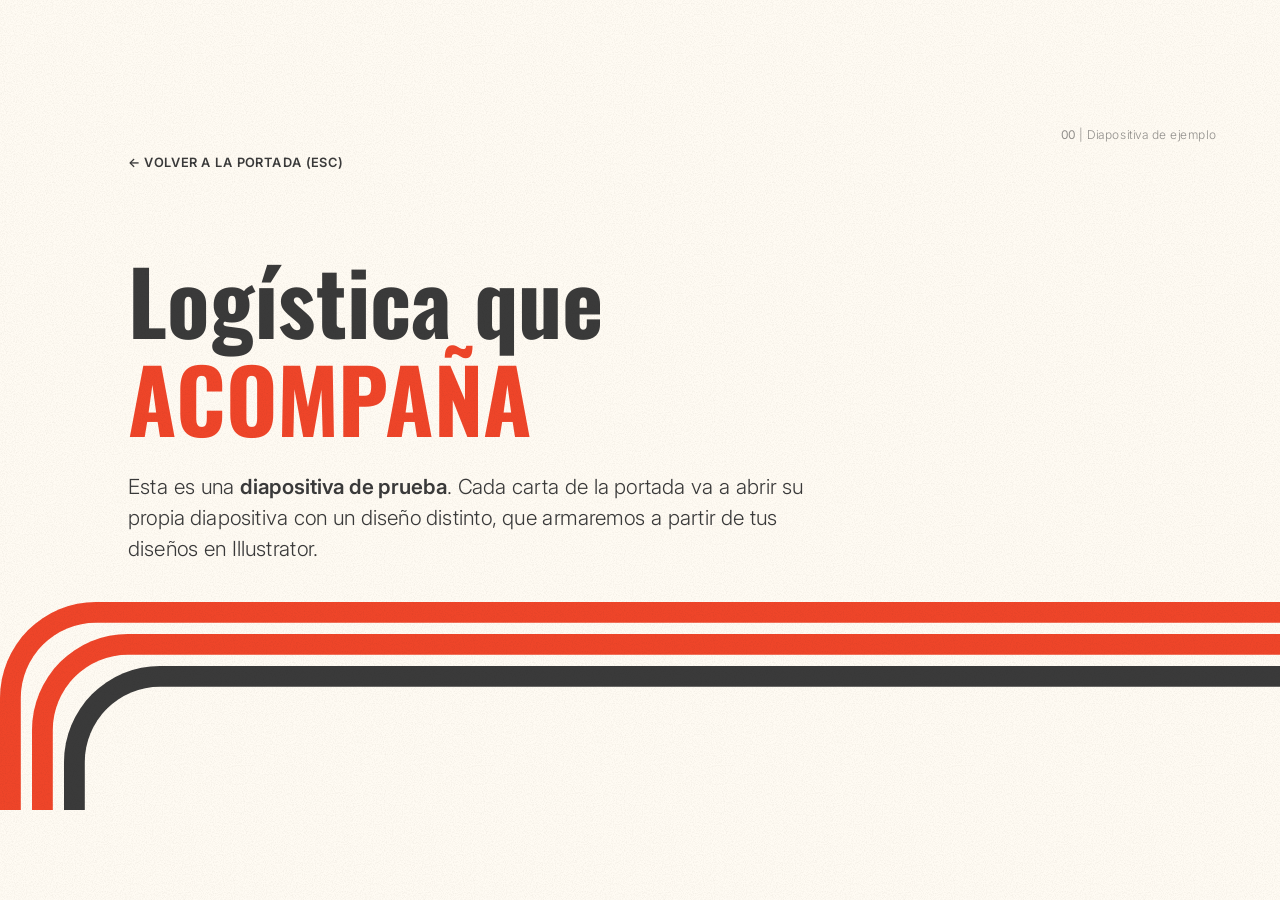
==== slides/ejemplo/index.html @ f1b66315 "Primera versión: portada con carrusel y diapositiva Quiénes somos" ====
<!doctype html>
<html lang="es">
<head>
  <meta charset="utf-8">
  <meta name="viewport" content="width=device-width, initial-scale=1">
  <meta name="robots" content="noindex, nofollow">
  <title>Diapositiva de ejemplo — Grupo CARGO</title>
  <link rel="preconnect" href="https://fonts.googleapis.com">
  <link rel="preconnect" href="https://fonts.gstatic.com" crossorigin>
  <link rel="stylesheet" href="https://fonts.googleapis.com/css2?family=Inter:ital,wght@0,100..700;1,100..700&family=Oswald:wght@500;700&display=swap">
  <link rel="stylesheet" href="../../compartido/base.css">
  <style>
    /* Estilos propios de esta diapositiva */
    .franjas { position: absolute; left: 0; bottom: 0; width: 1600px; height: 260px; pointer-events: none; }
    .franjas i {
      position: absolute;
      right: 0;
      border-style: solid;
      border-width: 26px 0 0 26px;
      border-color: var(--rojo);
      border-top-left-radius: 120px;
    }
    .franjas i:nth-child(1) { left: 0;    top: 0;    bottom: 0; }
    .franjas i:nth-child(2) { left: 40px; top: 40px; bottom: 0; }
    .franjas i:nth-child(3) { left: 80px; top: 80px; bottom: 0; border-color: var(--gris); }

    .contenido { position: absolute; left: 160px; top: 200px; width: 900px; }
    .contenido h1 {
      font-family: var(--fuente-titulo);
      font-weight: 700;
      font-size: 110px;
      line-height: 1.12;
      color: var(--gris);
    }
    .contenido h1 em { font-style: normal; color: var(--rojo); }
    .contenido p { margin-top: 30px; font-size: 26px; font-weight: 300; line-height: 1.5; }
    .contenido p strong { font-weight: 600; }

    .sello { position: absolute; top: 46px; right: 80px; }

    .volver {
      position: absolute;
      left: 160px;
      top: 80px;
      font-size: 16px;
      font-weight: 600;
      color: var(--gris);
      text-decoration: none;
      letter-spacing: .04em;
      text-transform: uppercase;
    }
    .volver:hover { color: var(--rojo); }
  </style>
</head>
<body data-volver="../../index.html">

  <main class="escenario">
    <p class="sello"><b>00</b> | Diapositiva de ejemplo</p>
    <a class="volver" href="../../index.html" data-transicion>← Volver a la portada (Esc)</a>

    <div class="contenido">
      <h1>Logística que <em>ACOMPAÑA</em></h1>
      <p>Esta es una <strong>diapositiva de prueba</strong>. Cada carta de la portada va a abrir
        su propia diapositiva con un diseño distinto, que armaremos a partir de tus diseños en Illustrator.</p>
    </div>

    <div class="franjas"><i></i><i></i><i></i></div>
  </main>

  <div class="grano"></div>
  <div class="cortina cubre"><div class="banda"></div><div class="banda"></div><div class="banda"></div></div>

  <script src="../../compartido/base.js"></script>
</body>
</html>
---- compartido/base.css ----
/* =========================================================
   ESTILOS COMPARTIDOS — colores, tipografías y elementos
   que usan TODAS las páginas de la presentación.
   ========================================================= */

/* Paleta del manual de identidad de Grupo CARGO */
:root {
  --rojo: #EF4529;          /* Rojo principal */
  --rojo-claro: #F26A35;    /* variación para degradados */
  --gris: #3A3A3A;          /* Gris oscuro */
  --blanco: #FFFBF3;        /* Blanco base */
  --ambar: #F4A127;         /* acentos: usar con moderación */
  --verde: #4C956C;
  --azul: #759AAB;

  --fuente-titulo: 'Oswald', 'Arial Narrow', sans-serif;
  --fuente-texto: 'Inter', system-ui, sans-serif;
}

* { box-sizing: border-box; margin: 0; padding: 0; }

html, body {
  height: 100%;
  overflow: hidden;
  background: var(--blanco);
  color: var(--gris);
  font-family: var(--fuente-texto);
  -webkit-font-smoothing: antialiased;
}

/* El escenario mide 1600×900 (igual que la mesa de trabajo de Illustrator)
   y se escala para entrar en cualquier pantalla sin deformarse. */
.escenario {
  position: absolute;
  left: 50%;
  top: 50%;
  width: 1600px;
  height: 900px;
  transform: translate(-50%, -50%) scale(var(--escala, 1));
}

/* Textura de desgaste sutil (pedida por el manual) */
.grano {
  position: fixed;
  inset: 0;
  z-index: 50;
  pointer-events: none;
  opacity: .14;
  mix-blend-mode: multiply;
  background-image: url("data:image/svg+xml,%3Csvg xmlns='http://www.w3.org/2000/svg' width='240' height='240'%3E%3Cfilter id='n'%3E%3CfeTurbulence type='fractalNoise' baseFrequency='.9' numOctaves='3' stitchTiles='stitch'/%3E%3CfeColorMatrix values='0 0 0 0 .23 0 0 0 0 .2 0 0 0 0 .18 0 0 0 1.4 -.55'/%3E%3C/filter%3E%3Crect width='100%25' height='100%25' filter='url(%23n)'/%3E%3C/svg%3E");
}

/* Etiqueta tipo manual: "04 | Paleta de colores" */
.sello {
  font-weight: 300;
  font-size: 15px;
  letter-spacing: .02em;
  color: rgba(58, 58, 58, .55);
}
.sello b { font-weight: 400; }

/* Marcas de registro en las esquinas (detalle industrial) */
.registro { position: absolute; width: 18px; height: 18px; pointer-events: none; }
.registro::before, .registro::after {
  content: ""; position: absolute; background: rgba(58, 58, 58, .3);
}
.registro::before { left: 8px; top: 0; width: 1px; height: 18px; }
.registro::after { top: 8px; left: 0; height: 1px; width: 18px; }

/* ---------- Cortina de transición: las tres franjas de la marca ---------- */
.cortina {
  position: fixed;
  inset: 0;
  z-index: 100;
  pointer-events: none;
  display: flex;
  flex-direction: column;
}
.cortina .banda {
  transform: scaleX(0);
  transform-origin: left;
  transition: transform .7s cubic-bezier(.75, 0, .2, 1);
  border-bottom: 10px solid var(--blanco);
}
.cortina .banda:nth-child(1) { flex: 4; background: var(--rojo); }
.cortina .banda:nth-child(2) { flex: 4; background: var(--rojo); transition-delay: .07s; }
.cortina .banda:nth-child(3) { flex: 2; background: var(--gris); transition-delay: .14s; border-bottom: 0; }
.cortina.cubre .banda { transform: scaleX(1); }
.cortina.saliendo .banda { transform-origin: right; }
.cortina.cubre { pointer-events: auto; }

@media (prefers-reduced-motion: reduce) {
  .cortina .banda { transition-duration: .01s; }
}
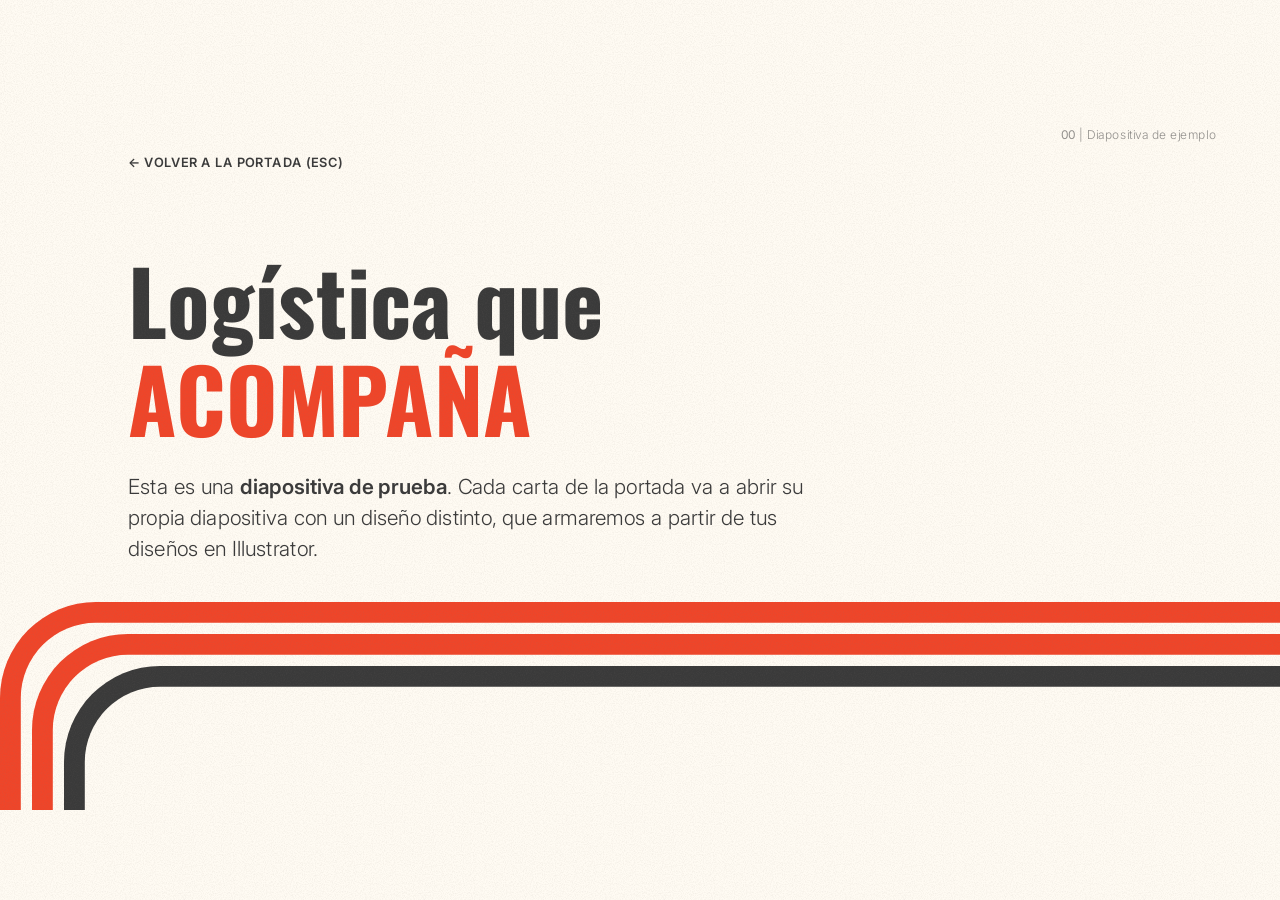
==== commit ae7b093a: "Indice de secciones, logo en SVG, titulo de Politicas y directriz corregida, aviso para girar el cel" ====
--- a/slides/ejemplo/index.html
+++ b/slides/ejemplo/index.html
@@ -2,9 +2,10 @@
 <html lang="es">
 <head>
   <meta charset="utf-8">
-  <meta name="viewport" content="width=device-width, initial-scale=1">
+  <meta name="viewport" content="width=device-width, initial-scale=1, minimum-scale=1">
   <meta name="robots" content="noindex, nofollow">
   <title>Diapositiva de ejemplo — Grupo CARGO</title>
+  <link rel="icon" type="image/png" href="../../img/marca/favicon.png">
   <link rel="preconnect" href="https://fonts.googleapis.com">
   <link rel="preconnect" href="https://fonts.gstatic.com" crossorigin>
   <link rel="stylesheet" href="https://fonts.googleapis.com/css2?family=Inter:ital,wght@0,100..700;1,100..700&family=Oswald:wght@500;700&display=swap">
--- a/compartido/base.css
+++ b/compartido/base.css
@@ -46,7 +46,8 @@
   z-index: 50;
   pointer-events: none;
   opacity: .14;
-  mix-blend-mode: multiply;
+  /* sin mix-blend-mode: con "multiply" el navegador tenía que volver a mezclar toda la página
+     en cada cuadro; el grano es oscuro y tenue, así que en modo normal se ve casi igual */
   background-image: url("data:image/svg+xml,%3Csvg xmlns='http://www.w3.org/2000/svg' width='240' height='240'%3E%3Cfilter id='n'%3E%3CfeTurbulence type='fractalNoise' baseFrequency='.9' numOctaves='3' stitchTiles='stitch'/%3E%3CfeColorMatrix values='0 0 0 0 .23 0 0 0 0 .2 0 0 0 0 .18 0 0 0 1.4 -.55'/%3E%3C/filter%3E%3Crect width='100%25' height='100%25' filter='url(%23n)'/%3E%3C/svg%3E");
 }
 
@@ -89,6 +90,83 @@
 .cortina.saliendo .banda { transform-origin: right; }
 .cortina.cubre { pointer-events: auto; }
 
+/* ---------- Índice de secciones (compartido/indice.js) ----------
+   Discreto: una pastilla crema como la de "Volver", a la derecha y al medio, con una rayita
+   por sección; la de la sección en pantalla es roja y más larga. Al pasar el cursor aparecen
+   los nombres. Se oculta con un tema o una tarjeta abiertos. */
+.indice {
+  position: absolute;
+  right: 16px;
+  top: 450px;
+  translate: 0 -50%;
+  z-index: 8;
+  display: flex;
+  flex-direction: column;
+  align-items: flex-end;
+  gap: 2px;
+  padding: 10px 8px;
+  border-radius: 999px;
+  background: rgba(255, 251, 243, .72);
+  -webkit-backdrop-filter: blur(8px);
+  backdrop-filter: blur(8px);
+  box-shadow: 0 8px 22px -10px rgba(0, 0, 0, .35), inset 0 0 0 1px rgba(255, 255, 255, .6);
+  transition: opacity .3s ease;
+}
+.indice button { position: relative; display: flex; align-items: center; justify-content: flex-end; width: 22px; height: 18px; padding: 0; border: 0; background: none; cursor: pointer; }
+.indice i { display: block; width: 10px; height: 2px; border-radius: 2px; background: rgba(58, 58, 58, .4); transition: width .35s cubic-bezier(.2, .8, .2, 1), height .3s ease, background .3s ease; }
+.indice button:hover i { width: 14px; background: var(--gris); }
+.indice button.activa i { width: 18px; height: 3px; background: var(--rojo); }
+.indice span {
+  position: absolute;
+  right: 32px;
+  top: 50%;
+  translate: 8px -50%;
+  padding: 4px 10px;
+  border-radius: 999px;
+  white-space: nowrap;
+  background: rgba(255, 251, 243, .94);
+  box-shadow: 0 6px 16px -8px rgba(0, 0, 0, .35);
+  font: 600 11px var(--fuente-texto);
+  letter-spacing: .12em;
+  text-transform: uppercase;
+  color: var(--gris);
+  opacity: 0;
+  pointer-events: none;
+  transition: opacity .25s ease, translate .3s cubic-bezier(.2, .8, .2, 1);
+}
+.indice:hover span { opacity: 1; translate: 0 -50%; }
+.indice button.activa span { color: var(--rojo); }
+.indice button:hover span { background: #fff; }
+body.capitulo-abierto .indice, .tarjeta-capa.abierta ~ .indice { opacity: 0; pointer-events: none; }
+
+/* ---------- Aviso en celulares parados (base.js) ----------
+   La presentación es un escenario fijo de 16:9: en un celular vertical se ve muy chica.
+   Se sugiere girarlo (o abrirla en una computadora); "Seguir igual" lo cierra. */
+.aviso-girar { display: none; }
+@media (orientation: portrait) and (max-width: 820px) {
+  .aviso-girar {
+    position: fixed;
+    inset: 0;
+    z-index: 200;
+    display: flex;
+    flex-direction: column;
+    align-items: center;
+    justify-content: center;
+    gap: 16px;
+    padding: 32px;
+    text-align: center;
+    background: var(--blanco);
+    color: var(--gris);
+  }
+}
+.aviso-girar.cerrado { display: none !important; }
+.aviso-girar svg { width: 76px; height: 76px; fill: none; stroke: var(--rojo); stroke-width: 1.6; stroke-linecap: round; stroke-linejoin: round; animation: aviso-girar 2.4s ease-in-out infinite; }
+@keyframes aviso-girar { 0%, 30% { transform: rotate(0); } 55%, 85% { transform: rotate(-90deg); } 100% { transform: rotate(0); } }
+.aviso-girar b { font: 700 32px/1.05 var(--fuente-titulo); letter-spacing: .02em; text-transform: uppercase; }
+.aviso-girar p { max-width: 300px; margin: 0; font-size: 16px; font-weight: 300; line-height: 1.5; }
+.aviso-girar button { margin-top: 8px; padding: 10px 22px; border: 1px solid rgba(58, 58, 58, .35); border-radius: 999px; background: none; font: 500 14px var(--fuente-titulo); letter-spacing: .12em; text-transform: uppercase; color: var(--gris); }
+
 @media (prefers-reduced-motion: reduce) {
   .cortina .banda { transition-duration: .01s; }
+  .aviso-girar svg { animation: none; }
 }
